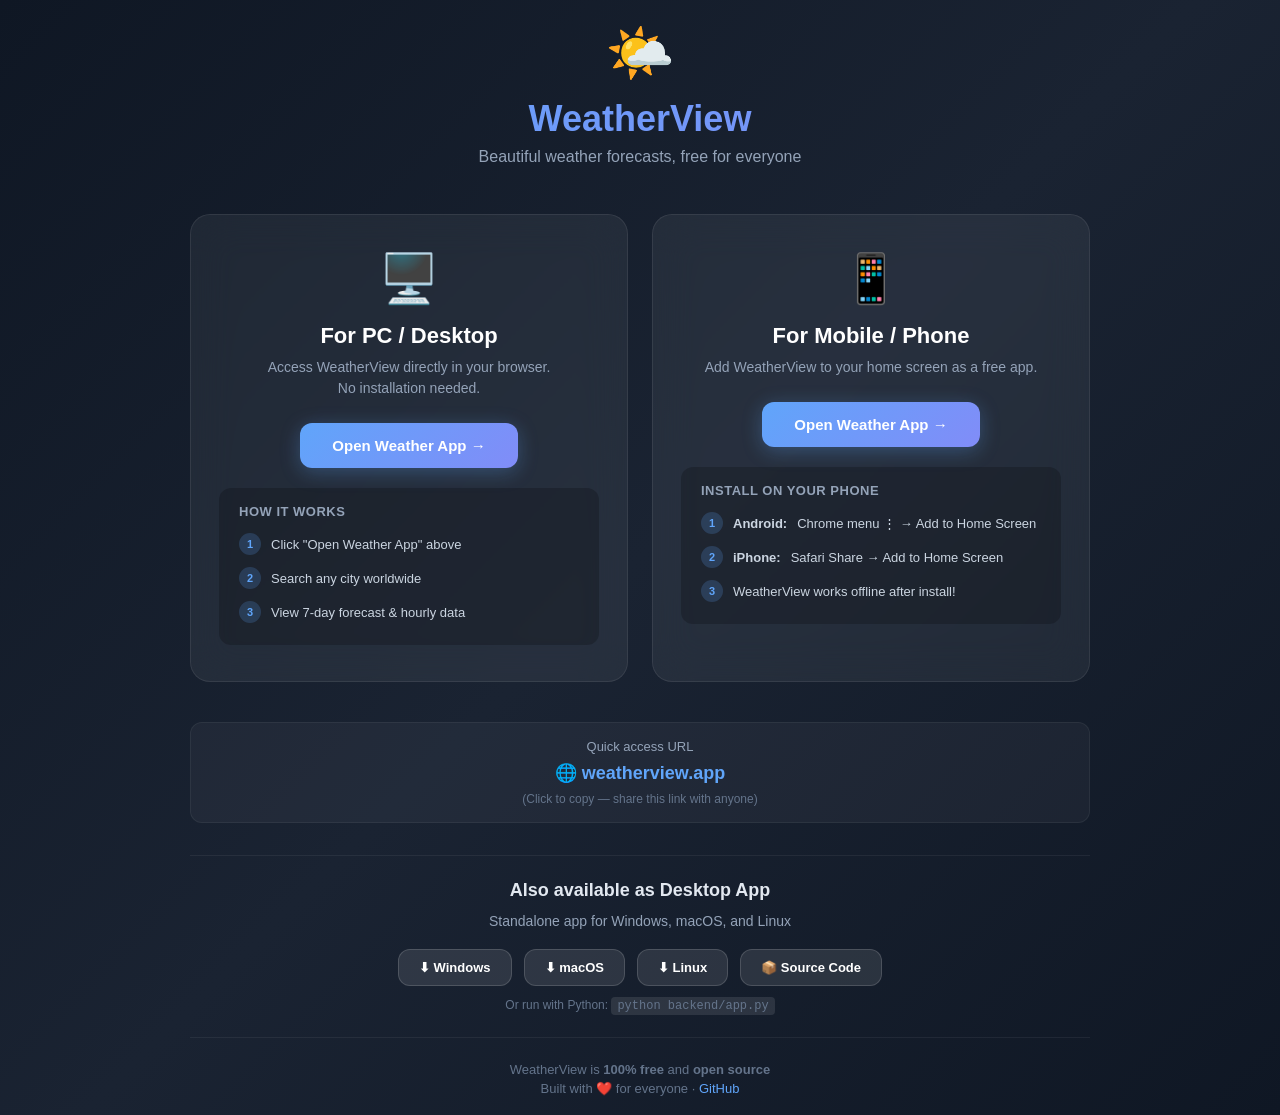
==== frontend/download.html @ 51ab61d8 "Clean access paths: welcome splash, download page, simple README" ====
<!DOCTYPE html>
<html lang="en">
<head>
    <meta charset="UTF-8">
    <meta name="viewport" content="width=device-width, initial-scale=1.0">
    <title>WeatherView - Access the App</title>
    <style>
        * { margin: 0; padding: 0; box-sizing: border-box; }
        body {
            font-family: -apple-system, BlinkMacSystemFont, 'Inter', 'Segoe UI', Roboto, sans-serif;
            background: linear-gradient(135deg, #0f1724 0%, #1a2332 50%, #0f1724 100%);
            min-height: 100vh;
            display: flex;
            align-items: center;
            justify-content: center;
            color: white;
            padding: 20px;
        }
        .container {
            max-width: 900px;
            width: 100%;
        }
        .header {
            text-align: center;
            margin-bottom: 48px;
        }
        .logo-icon {
            font-size: 56px;
            margin-bottom: 12px;
            display: block;
        }
        h1 {
            font-size: 36px;
            font-weight: 800;
            background: linear-gradient(135deg, #60a5fa, #818cf8);
            -webkit-background-clip: text;
            -webkit-text-fill-color: transparent;
            background-clip: text;
            margin-bottom: 8px;
        }
        .subtitle {
            font-size: 16px;
            color: #94a3b8;
            font-weight: 400;
        }
        .cards {
            display: grid;
            grid-template-columns: 1fr 1fr;
            gap: 24px;
            margin-bottom: 40px;
        }
        .card {
            background: rgba(255,255,255,0.06);
            backdrop-filter: blur(20px);
            border-radius: 20px;
            padding: 36px 28px;
            border: 1px solid rgba(255,255,255,0.08);
            text-align: center;
            transition: all 0.3s ease;
        }
        .card:hover {
            transform: translateY(-4px);
            border-color: rgba(96,165,250,0.3);
            box-shadow: 0 12px 40px rgba(96,165,250,0.1);
        }
        .card-icon {
            font-size: 48px;
            margin-bottom: 16px;
            display: block;
        }
        .card h2 {
            font-size: 22px;
            font-weight: 700;
            margin-bottom: 8px;
        }
        .card p {
            font-size: 14px;
            color: #94a3b8;
            margin-bottom: 24px;
            line-height: 1.5;
        }
        .btn {
            display: inline-flex;
            align-items: center;
            gap: 8px;
            padding: 14px 32px;
            border-radius: 12px;
            font-size: 15px;
            font-weight: 600;
            text-decoration: none;
            transition: all 0.3s ease;
            border: none;
            cursor: pointer;
            font-family: inherit;
        }
        .btn-primary {
            background: linear-gradient(135deg, #60a5fa, #818cf8);
            color: white;
            box-shadow: 0 4px 20px rgba(96,165,250,0.3);
        }
        .btn-primary:hover {
            transform: scale(1.05);
            box-shadow: 0 8px 30px rgba(96,165,250,0.4);
        }
        .btn-secondary {
            background: rgba(255,255,255,0.1);
            color: white;
            border: 1px solid rgba(255,255,255,0.15);
        }
        .btn-secondary:hover {
            background: rgba(255,255,255,0.15);
            transform: scale(1.05);
        }
        .btn-small {
            padding: 10px 20px;
            font-size: 13px;
        }
        .steps {
            text-align: left;
            margin-top: 20px;
            padding: 16px 20px;
            background: rgba(0,0,0,0.2);
            border-radius: 12px;
        }
        .steps h3 {
            font-size: 13px;
            font-weight: 600;
            color: #94a3b8;
            margin-bottom: 8px;
            text-transform: uppercase;
            letter-spacing: 0.5px;
        }
        .steps ol {
            list-style: none;
            counter-reset: step;
        }
        .steps li {
            counter-increment: step;
            padding: 6px 0;
            font-size: 13px;
            color: #cbd5e1;
            display: flex;
            align-items: center;
            gap: 10px;
        }
        .steps li::before {
            content: counter(step);
            background: rgba(96,165,250,0.2);
            color: #60a5fa;
            width: 22px;
            height: 22px;
            border-radius: 50%;
            display: flex;
            align-items: center;
            justify-content: center;
            font-size: 11px;
            font-weight: 700;
            flex-shrink: 0;
        }
        .qr-code {
            margin: 16px auto;
            width: 140px;
            height: 140px;
            background: white;
            border-radius: 12px;
            padding: 8px;
            display: flex;
            align-items: center;
            justify-content: center;
        }
        .qr-code img {
            width: 100%;
            height: 100%;
        }
        .footer {
            text-align: center;
            font-size: 13px;
            color: #64748b;
        }
        .footer a {
            color: #60a5fa;
            text-decoration: none;
        }
        .footer a:hover { text-decoration: underline; }
        .divider {
            border: none;
            border-top: 1px solid rgba(255,255,255,0.06);
            margin: 24px 0;
        }
        @media (max-width: 640px) {
            .cards { grid-template-columns: 1fr; }
            h1 { font-size: 28px; }
            .card { padding: 28px 20px; }
            .btn { width: 100%; justify-content: center; }
        }
    </style>
</head>
<body>
    <div class="container">
        <div class="header">
            <span class="logo-icon">🌤️</span>
            <h1>WeatherView</h1>
            <p class="subtitle">Beautiful weather forecasts, free for everyone</p>
        </div>

        <div class="cards">
            <!-- PC / Desktop Card -->
            <div class="card">
                <span class="card-icon">🖥️</span>
                <h2>For PC / Desktop</h2>
                <p>Access WeatherView directly in your browser.<br>No installation needed.</p>
                <a href="/" class="btn btn-primary">
                    <span>Open Weather App →</span>
                </a>
                <div class="steps">
                    <h3>How it works</h3>
                    <ol>
                        <li>Click "Open Weather App" above</li>
                        <li>Search any city worldwide</li>
                        <li>View 7-day forecast & hourly data</li>
                    </ol>
                </div>
            </div>

            <!-- Mobile Card -->
            <div class="card">
                <span class="card-icon">📱</span>
                <h2>For Mobile / Phone</h2>
                <p>Add WeatherView to your home screen as a free app.</p>
                <button class="btn btn-primary" onclick="window.location='/'">
                    <span>Open Weather App →</span>
                </button>
                <div class="steps">
                    <h3>Install on your phone</h3>
                    <ol>
                        <li><strong>Android:</strong> Chrome menu ⋮ → Add to Home Screen</li>
                        <li><strong>iPhone:</strong> Safari Share → Add to Home Screen</li>
                        <li>WeatherView works offline after install!</li>
                    </ol>
                </div>
            </div>
        </div>

        <!-- Quick Access URL -->
        <div style="text-align:center;margin-bottom:32px;padding:16px;background:rgba(255,255,255,0.04);border-radius:12px;border:1px solid rgba(255,255,255,0.06);">
            <p style="font-size:13px;color:#94a3b8;margin-bottom:8px;">Quick access URL</p>
            <a href="/" style="font-size:18px;font-weight:700;color:#60a5fa;text-decoration:none;" onclick="navigator.clipboard.writeText(window.location.origin);alert('URL copied!')">
                🌐 weatherview.app
            </a>
            <p style="font-size:12px;color:#64748b;margin-top:8px;">(Click to copy — share this link with anyone)</p>
        </div>

        <hr class="divider">

        <div style="text-align:center;">
            <h2 style="font-size:18px;font-weight:700;margin-bottom:12px;color:#e2e8f0;">Also available as Desktop App</h2>
            <p style="font-size:14px;color:#94a3b8;margin-bottom:20px;">Standalone app for Windows, macOS, and Linux</p>
            <div style="display:flex;gap:12px;justify-content:center;flex-wrap:wrap;">
                <a href="/download/WeatherView-Windows.exe" class="btn btn-secondary btn-small">⬇ Windows</a>
                <a href="/download/WeatherView-Mac.dmg" class="btn btn-secondary btn-small">⬇ macOS</a>
                <a href="/download/WeatherView-Linux.AppImage" class="btn btn-secondary btn-small">⬇ Linux</a>
                <a href="https://github.com/Joydip-hub/weather" target="_blank" class="btn btn-secondary btn-small">📦 Source Code</a>
            </div>
            <p style="font-size:12px;color:#64748b;margin-top:12px;">Or run with Python: <code style="background:rgba(255,255,255,0.1);padding:2px 6px;border-radius:4px;font-size:12px;">python backend/app.py</code></p>
        </div>

        <hr class="divider">

        <div class="footer">
            <p>WeatherView is <strong>100% free</strong> and <strong>open source</strong></p>
            <p style="margin-top:4px;">Built with ❤️ for everyone · <a href="https://github.com/Joydip-hub/weather">GitHub</a></p>
        </div>
    </div>
</body>
</html>
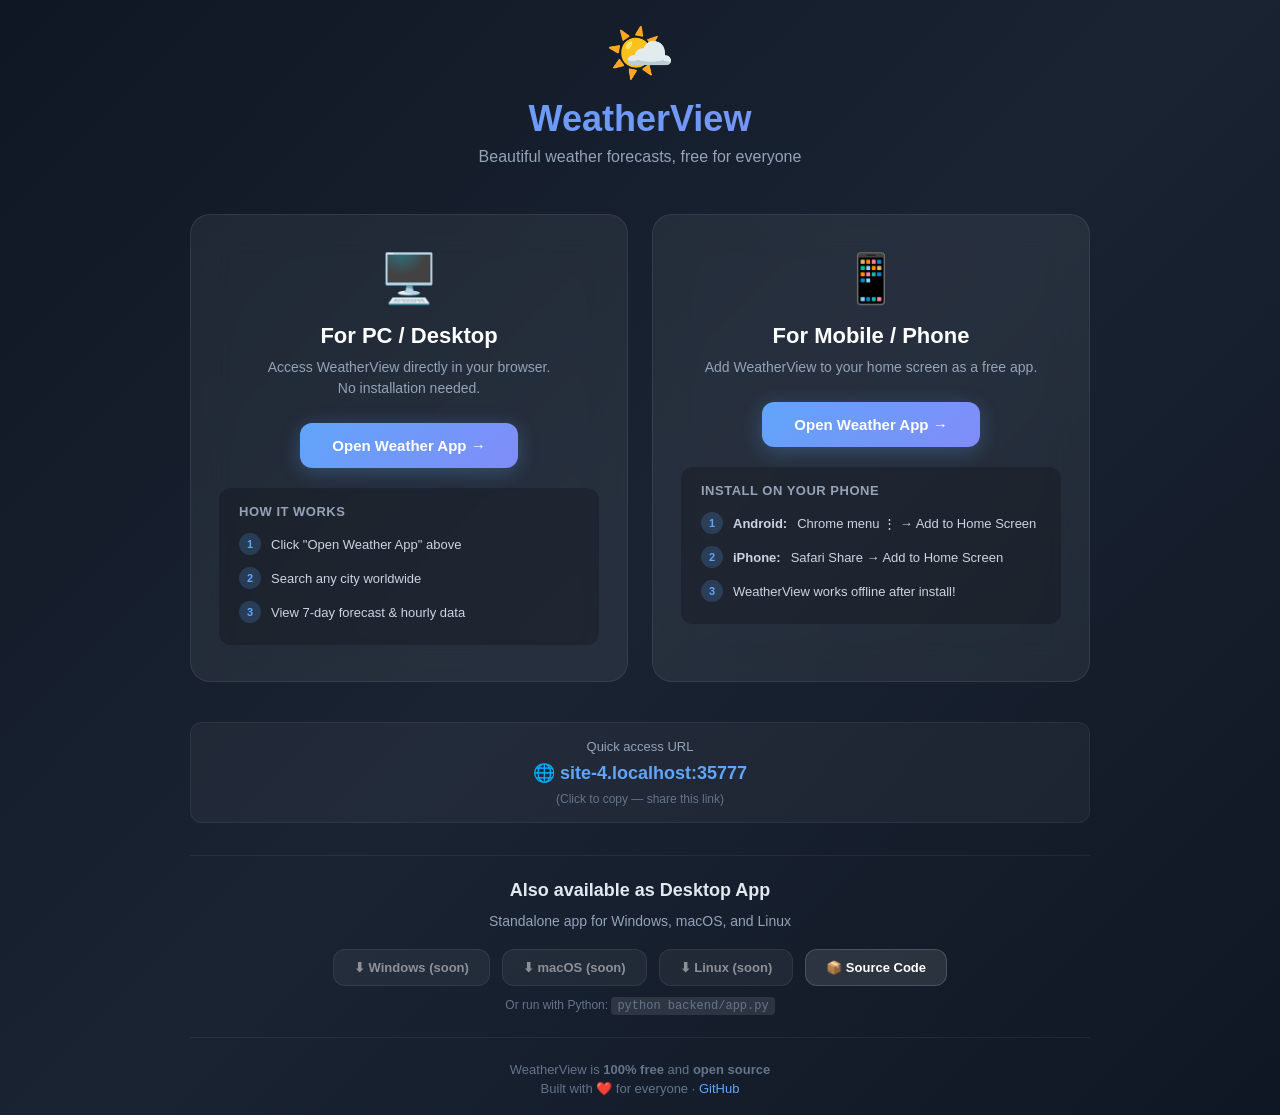
==== commit 819cdf75: "Fix: remove broken links, dynamic URL, fix screenshots" ====
--- a/frontend/download.html
+++ b/frontend/download.html
@@ -244,10 +244,11 @@
         <!-- Quick Access URL -->
         <div style="text-align:center;margin-bottom:32px;padding:16px;background:rgba(255,255,255,0.04);border-radius:12px;border:1px solid rgba(255,255,255,0.06);">
             <p style="font-size:13px;color:#94a3b8;margin-bottom:8px;">Quick access URL</p>
-            <a href="/" style="font-size:18px;font-weight:700;color:#60a5fa;text-decoration:none;" onclick="navigator.clipboard.writeText(window.location.origin);alert('URL copied!')">
-                🌐 weatherview.app
+            <a href="/" style="font-size:18px;font-weight:700;color:#60a5fa;text-decoration:none;" onclick="var u=window.location.origin;navigator.clipboard.writeText(u);alert('Copied: '+u)">
+                🌐 <span id="serverUrl">localhost:5000</span>
             </a>
-            <p style="font-size:12px;color:#64748b;margin-top:8px;">(Click to copy — share this link with anyone)</p>
+            <p style="font-size:12px;color:#64748b;margin-top:8px;">(Click to copy — share this link)</p>
+            <script>document.getElementById('serverUrl').textContent=window.location.host;</script>
         </div>
 
         <hr class="divider">
@@ -256,9 +257,9 @@
             <h2 style="font-size:18px;font-weight:700;margin-bottom:12px;color:#e2e8f0;">Also available as Desktop App</h2>
             <p style="font-size:14px;color:#94a3b8;margin-bottom:20px;">Standalone app for Windows, macOS, and Linux</p>
             <div style="display:flex;gap:12px;justify-content:center;flex-wrap:wrap;">
-                <a href="/download/WeatherView-Windows.exe" class="btn btn-secondary btn-small">⬇ Windows</a>
-                <a href="/download/WeatherView-Mac.dmg" class="btn btn-secondary btn-small">⬇ macOS</a>
-                <a href="/download/WeatherView-Linux.AppImage" class="btn btn-secondary btn-small">⬇ Linux</a>
+                <span class="btn btn-secondary btn-small" style="opacity:0.5;cursor:default;">⬇ Windows (soon)</span>
+                <span class="btn btn-secondary btn-small" style="opacity:0.5;cursor:default;">⬇ macOS (soon)</span>
+                <span class="btn btn-secondary btn-small" style="opacity:0.5;cursor:default;">⬇ Linux (soon)</span>
                 <a href="https://github.com/Joydip-hub/weather" target="_blank" class="btn btn-secondary btn-small">📦 Source Code</a>
             </div>
             <p style="font-size:12px;color:#64748b;margin-top:12px;">Or run with Python: <code style="background:rgba(255,255,255,0.1);padding:2px 6px;border-radius:4px;font-size:12px;">python backend/app.py</code></p>
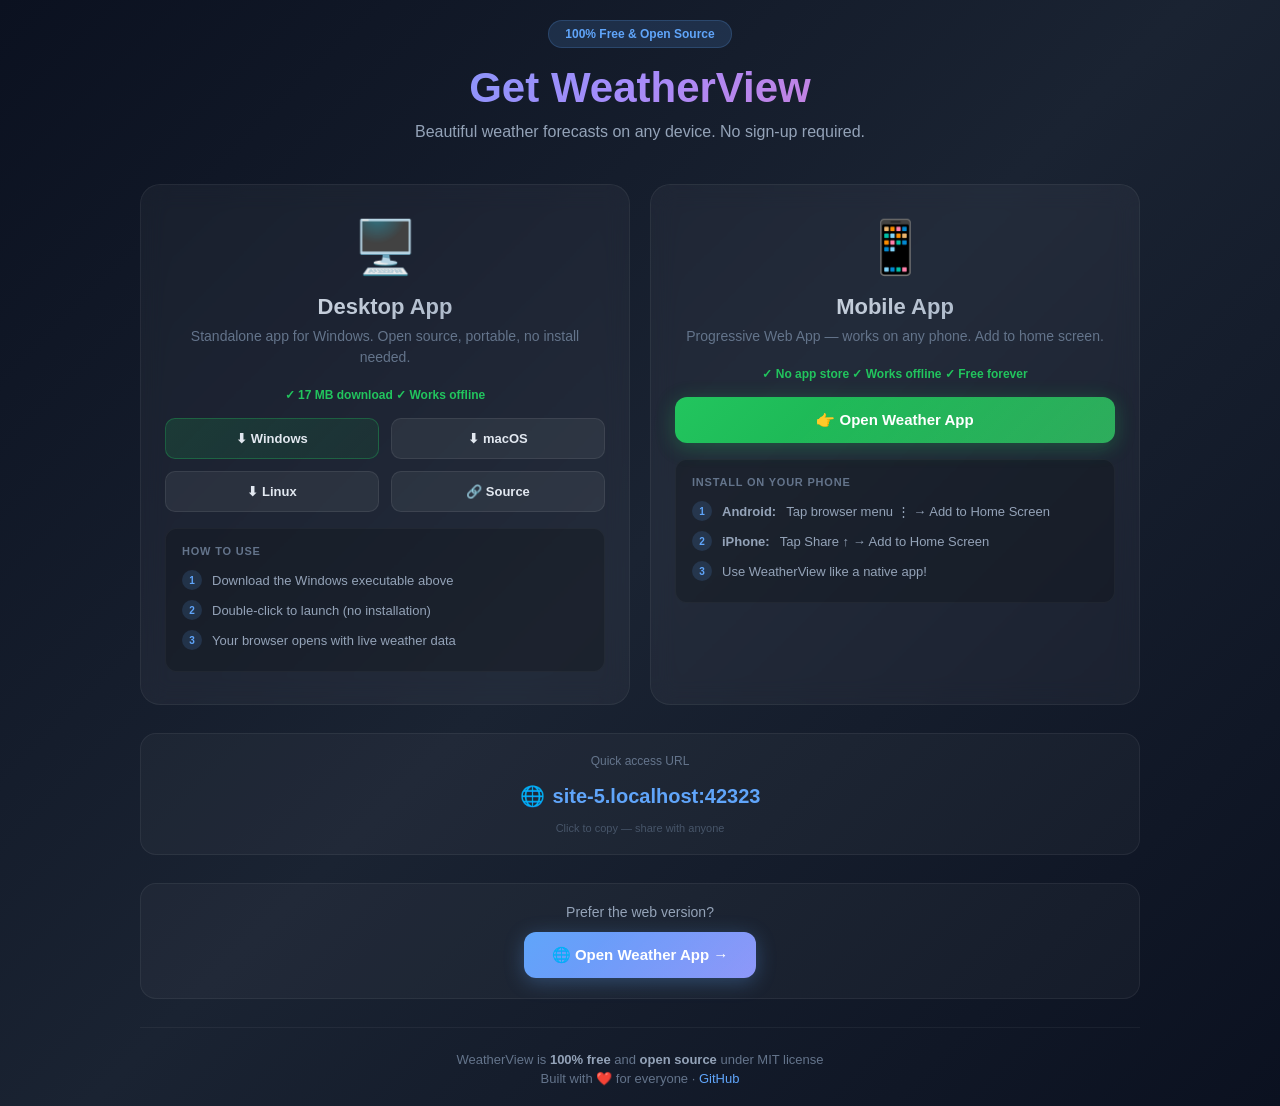
==== commit 80334ac3: "Fix downloads and redesign: working .exe, macOS/Linux scripts, unique brand" ====
--- a/frontend/download.html
+++ b/frontend/download.html
@@ -3,274 +3,196 @@
 <head>
     <meta charset="UTF-8">
     <meta name="viewport" content="width=device-width, initial-scale=1.0">
-    <title>WeatherView - Access the App</title>
+    <title>Get WeatherView - Free Weather App</title>
     <style>
-        * { margin: 0; padding: 0; box-sizing: border-box; }
-        body {
-            font-family: -apple-system, BlinkMacSystemFont, 'Inter', 'Segoe UI', Roboto, sans-serif;
-            background: linear-gradient(135deg, #0f1724 0%, #1a2332 50%, #0f1724 100%);
-            min-height: 100vh;
-            display: flex;
-            align-items: center;
-            justify-content: center;
-            color: white;
-            padding: 20px;
-        }
-        .container {
-            max-width: 900px;
-            width: 100%;
-        }
-        .header {
-            text-align: center;
-            margin-bottom: 48px;
-        }
-        .logo-icon {
-            font-size: 56px;
-            margin-bottom: 12px;
-            display: block;
-        }
-        h1 {
-            font-size: 36px;
-            font-weight: 800;
-            background: linear-gradient(135deg, #60a5fa, #818cf8);
-            -webkit-background-clip: text;
-            -webkit-text-fill-color: transparent;
-            background-clip: text;
-            margin-bottom: 8px;
-        }
-        .subtitle {
-            font-size: 16px;
-            color: #94a3b8;
-            font-weight: 400;
-        }
-        .cards {
-            display: grid;
-            grid-template-columns: 1fr 1fr;
-            gap: 24px;
-            margin-bottom: 40px;
-        }
-        .card {
-            background: rgba(255,255,255,0.06);
-            backdrop-filter: blur(20px);
-            border-radius: 20px;
-            padding: 36px 28px;
-            border: 1px solid rgba(255,255,255,0.08);
-            text-align: center;
-            transition: all 0.3s ease;
-        }
-        .card:hover {
-            transform: translateY(-4px);
-            border-color: rgba(96,165,250,0.3);
-            box-shadow: 0 12px 40px rgba(96,165,250,0.1);
-        }
-        .card-icon {
-            font-size: 48px;
-            margin-bottom: 16px;
-            display: block;
-        }
-        .card h2 {
-            font-size: 22px;
-            font-weight: 700;
-            margin-bottom: 8px;
-        }
-        .card p {
-            font-size: 14px;
-            color: #94a3b8;
-            margin-bottom: 24px;
-            line-height: 1.5;
-        }
-        .btn {
-            display: inline-flex;
-            align-items: center;
-            gap: 8px;
-            padding: 14px 32px;
-            border-radius: 12px;
-            font-size: 15px;
-            font-weight: 600;
-            text-decoration: none;
-            transition: all 0.3s ease;
-            border: none;
-            cursor: pointer;
-            font-family: inherit;
-        }
-        .btn-primary {
-            background: linear-gradient(135deg, #60a5fa, #818cf8);
-            color: white;
-            box-shadow: 0 4px 20px rgba(96,165,250,0.3);
-        }
-        .btn-primary:hover {
-            transform: scale(1.05);
-            box-shadow: 0 8px 30px rgba(96,165,250,0.4);
-        }
-        .btn-secondary {
-            background: rgba(255,255,255,0.1);
-            color: white;
-            border: 1px solid rgba(255,255,255,0.15);
-        }
-        .btn-secondary:hover {
-            background: rgba(255,255,255,0.15);
-            transform: scale(1.05);
-        }
-        .btn-small {
-            padding: 10px 20px;
-            font-size: 13px;
-        }
-        .steps {
-            text-align: left;
-            margin-top: 20px;
-            padding: 16px 20px;
-            background: rgba(0,0,0,0.2);
-            border-radius: 12px;
-        }
-        .steps h3 {
-            font-size: 13px;
-            font-weight: 600;
-            color: #94a3b8;
-            margin-bottom: 8px;
-            text-transform: uppercase;
-            letter-spacing: 0.5px;
-        }
-        .steps ol {
-            list-style: none;
-            counter-reset: step;
-        }
-        .steps li {
-            counter-increment: step;
-            padding: 6px 0;
-            font-size: 13px;
-            color: #cbd5e1;
-            display: flex;
-            align-items: center;
-            gap: 10px;
-        }
-        .steps li::before {
-            content: counter(step);
-            background: rgba(96,165,250,0.2);
-            color: #60a5fa;
-            width: 22px;
-            height: 22px;
-            border-radius: 50%;
-            display: flex;
-            align-items: center;
-            justify-content: center;
-            font-size: 11px;
-            font-weight: 700;
-            flex-shrink: 0;
-        }
-        .qr-code {
-            margin: 16px auto;
-            width: 140px;
-            height: 140px;
-            background: white;
-            border-radius: 12px;
-            padding: 8px;
-            display: flex;
-            align-items: center;
-            justify-content: center;
-        }
-        .qr-code img {
-            width: 100%;
-            height: 100%;
-        }
-        .footer {
-            text-align: center;
-            font-size: 13px;
-            color: #64748b;
-        }
-        .footer a {
-            color: #60a5fa;
-            text-decoration: none;
-        }
-        .footer a:hover { text-decoration: underline; }
-        .divider {
-            border: none;
-            border-top: 1px solid rgba(255,255,255,0.06);
-            margin: 24px 0;
-        }
-        @media (max-width: 640px) {
-            .cards { grid-template-columns: 1fr; }
-            h1 { font-size: 28px; }
-            .card { padding: 28px 20px; }
-            .btn { width: 100%; justify-content: center; }
-        }
+        *{margin:0;padding:0;box-sizing:border-box}
+        body{font-family:-apple-system,BlinkMacSystemFont,'Inter','Segoe UI',Roboto,sans-serif;background:linear-gradient(135deg,#0b1120 0%,#1a2332 50%,#0b1120 100%);min-height:100vh;display:flex;align-items:center;justify-content:center;color:#fff;padding:20px}
+        .container{max-width:1000px;width:100%}
+        .header{text-align:center;margin-bottom:40px}
+        .badge{display:inline-block;background:rgba(96,165,250,0.15);color:#60a5fa;padding:6px 16px;border-radius:20px;font-size:12px;font-weight:600;margin-bottom:16px;border:1px solid rgba(96,165,250,0.2)}
+        h1{font-size:42px;font-weight:800;margin-bottom:8px;background:linear-gradient(135deg,#60a5fa,#a78bfa,#f472b6);-webkit-background-clip:text;-webkit-text-fill-color:transparent;background-clip:text}
+        .subtitle{font-size:16px;color:#94a3b8;font-weight:400;line-height:1.5}
+        .grid{display:grid;grid-template-columns:1fr 1fr;gap:20px;margin-bottom:28px}
+        .card{background:rgba(255,255,255,0.04);backdrop-filter:blur(12px);border-radius:20px;padding:32px 24px;border:1px solid rgba(255,255,255,0.06);text-align:center;transition:all .4s cubic-bezier(.22,1,.36,1);position:relative;overflow:hidden}
+        .card::before{content:'';position:absolute;top:-50%;left:-50%;width:200%;height:200%;background:radial-gradient(circle at var(--mx,50%) var(--my,50%),rgba(96,165,250,0.06),transparent 60%);opacity:0;transition:opacity .4s;pointer-events:none}
+        .card:hover::before{opacity:1}
+        .card:hover{transform:translateY(-6px);border-color:rgba(96,165,250,0.2);box-shadow:0 20px 60px rgba(0,0,0,0.3)}
+        .card-icon{font-size:52px;display:block;margin-bottom:16px}
+        .card h2{font-size:22px;font-weight:700;margin-bottom:6px;background:linear-gradient(135deg,#e2e8f0,#94a3b8);-webkit-background-clip:text;-webkit-text-fill-color:transparent;background-clip:text}
+        .card p{font-size:14px;color:#64748b;margin-bottom:20px;line-height:1.5}
+        .card .price{font-size:12px;color:#22c55e;margin-bottom:16px;font-weight:600}
+        .btn{display:inline-flex;align-items:center;gap:8px;padding:14px 28px;border-radius:12px;font-size:15px;font-weight:600;text-decoration:none;border:none;cursor:pointer;font-family:inherit;transition:all .3s ease;position:relative;overflow:hidden}
+        .btn::after{content:'';position:absolute;inset:0;background:linear-gradient(135deg,transparent 30%,rgba(255,255,255,0.1));pointer-events:none}
+        .btn-primary{background:linear-gradient(135deg,#60a5fa,#818cf8);color:#fff;box-shadow:0 4px 20px rgba(96,165,250,0.3)}
+        .btn-primary:hover{transform:scale(1.05);box-shadow:0 8px 30px rgba(96,165,250,0.4)}
+        .btn-success{background:linear-gradient(135deg,#22c55e,#16a34a);color:#fff;box-shadow:0 4px 20px rgba(34,197,94,0.3)}
+        .btn-success:hover{transform:scale(1.05);box-shadow:0 8px 30px rgba(34,197,94,0.4)}
+        .btn-secondary{background:rgba(255,255,255,0.08);color:#e2e8f0;border:1px solid rgba(255,255,255,0.1)}
+        .btn-secondary:hover{background:rgba(255,255,255,0.12);transform:scale(1.05)}
+        .btn-small{padding:10px 18px;font-size:13px}.btn-full{width:100%;justify-content:center}
+        .steps{text-align:left;margin-top:16px;padding:16px;background:rgba(0,0,0,0.2);border-radius:12px;border:1px solid rgba(255,255,255,0.04)}
+        .steps h3{font-size:11px;font-weight:600;color:#64748b;margin-bottom:8px;text-transform:uppercase;letter-spacing:.8px}
+        .steps ol{list-style:none;counter-reset:s}
+        .steps li{counter-increment:s;padding:5px 0;font-size:13px;color:#94a3b8;display:flex;align-items:center;gap:10px}
+        .steps li::before{content:counter(s);background:rgba(96,165,250,0.15);color:#60a5fa;width:20px;height:20px;border-radius:50%;display:flex;align-items:center;justify-content:center;font-size:10px;font-weight:700;flex-shrink:0}
+        .downloads{display:grid;grid-template-columns:1fr 1fr;gap:12px;margin-top:16px}
+        .dl-btn{display:flex;align-items:center;justify-content:center;gap:8px;padding:12px;border-radius:10px;background:rgba(255,255,255,0.06);border:1px solid rgba(255,255,255,0.08);color:#e2e8f0;text-decoration:none;font-size:13px;font-weight:600;transition:all .3s}
+        .dl-btn:hover{background:rgba(96,165,250,0.15);border-color:rgba(96,165,250,0.2);transform:translateY(-2px)}
+        .dl-btn.active{background:linear-gradient(135deg,rgba(34,197,94,0.15),rgba(22,163,74,0.1));border-color:rgba(34,197,94,0.3)}
+        .url-box{text-align:center;margin-bottom:28px;padding:20px;background:rgba(255,255,255,0.03);border-radius:16px;border:1px solid rgba(255,255,255,0.06)}
+        .url-box p{font-size:12px;color:#64748b;margin-bottom:8px}
+        .url-box a{font-size:20px;font-weight:700;color:#60a5fa;text-decoration:none;display:inline-flex;align-items:center;gap:8px;padding:8px 16px;border-radius:8px;transition:background .2s}
+        .url-box a:hover{background:rgba(96,165,250,0.1)}
+        .url-box .url-hint{font-size:11px;color:#475569;margin-top:6px}
+        .divider{border:none;border-top:1px solid rgba(255,255,255,0.05);margin:24px 0}
+        .footer{text-align:center;font-size:13px;color:#64748b}
+        .footer a{color:#60a5fa;text-decoration:none}
+        .footer a:hover{text-decoration:underline}
+        .footer strong{color:#94a3b8}
+        .toast{position:fixed;bottom:30px;left:50%;transform:translateX(-50%) translateY(100px);background:rgba(15,23,42,.95);color:#fff;padding:12px 24px;border-radius:12px;font-size:14px;opacity:0;transition:all .4s cubic-bezier(.68,-.55,.265,1.55);z-index:999;backdrop-filter:blur(10px);border:1px solid rgba(255,255,255,0.08)}
+        .toast.show{opacity:1;transform:translateX(-50%) translateY(0)}
+        @media(max-width:640px){.grid{grid-template-columns:1fr}.downloads{grid-template-columns:1fr}h1{font-size:32px}.card{padding:24px 16px}.btn{width:100%;justify-content:center}}
     </style>
 </head>
 <body>
     <div class="container">
         <div class="header">
-            <span class="logo-icon">🌤️</span>
-            <h1>WeatherView</h1>
-            <p class="subtitle">Beautiful weather forecasts, free for everyone</p>
+            <span class="badge">100% Free & Open Source</span>
+            <h1>Get WeatherView</h1>
+            <p class="subtitle">Beautiful weather forecasts on any device. No sign-up required.</p>
         </div>
 
-        <div class="cards">
-            <!-- PC / Desktop Card -->
+        <div class="grid">
+            <!-- PC Desktop Card -->
             <div class="card">
                 <span class="card-icon">🖥️</span>
-                <h2>For PC / Desktop</h2>
-                <p>Access WeatherView directly in your browser.<br>No installation needed.</p>
-                <a href="/" class="btn btn-primary">
-                    <span>Open Weather App →</span>
-                </a>
+                <h2>Desktop App</h2>
+                <p>Standalone app for Windows. Open source, portable, no install needed.</p>
+                <div class="price">&#10003; 17 MB download &#10003; Works offline</div>
+                <div class="downloads">
+                    <a href="/downloads/WeatherView-Windows.exe" class="dl-btn active" download>&#11015; Windows</a>
+                    <a href="/downloads/WeatherView-Mac.sh" class="dl-btn" download>&#11015; macOS</a>
+                    <a href="/downloads/WeatherView-Linux.sh" class="dl-btn" download>&#11015; Linux</a>
+                    <a href="https://github.com/Joydip-hub/weather" target="_blank" class="dl-btn">&#128279; Source</a>
+                </div>
                 <div class="steps">
-                    <h3>How it works</h3>
+                    <h3>How to use</h3>
                     <ol>
-                        <li>Click "Open Weather App" above</li>
-                        <li>Search any city worldwide</li>
-                        <li>View 7-day forecast & hourly data</li>
+                        <li>Download the Windows executable above</li>
+                        <li>Double-click to launch (no installation)</li>
+                        <li>Your browser opens with live weather data</li>
                     </ol>
                 </div>
             </div>
 
             <!-- Mobile Card -->
-            <div class="card">
+            <div class="card" id="mobileCard">
                 <span class="card-icon">📱</span>
-                <h2>For Mobile / Phone</h2>
-                <p>Add WeatherView to your home screen as a free app.</p>
-                <button class="btn btn-primary" onclick="window.location='/'">
-                    <span>Open Weather App →</span>
-                </button>
+                <h2>Mobile App</h2>
+                <p>Progressive Web App — works on any phone. Add to home screen.</p>
+                <div class="price">&#10003; No app store &#10003; Works offline &#10003; Free forever</div>
+                <button class="btn btn-success btn-full" id="installMobileBtn">&#128073; Open Weather App</button>
                 <div class="steps">
                     <h3>Install on your phone</h3>
                     <ol>
-                        <li><strong>Android:</strong> Chrome menu ⋮ → Add to Home Screen</li>
-                        <li><strong>iPhone:</strong> Safari Share → Add to Home Screen</li>
-                        <li>WeatherView works offline after install!</li>
+                        <li><strong>Android:</strong> Tap browser menu &#8942; &#8594; Add to Home Screen</li>
+                        <li><strong>iPhone:</strong> Tap Share &#8593; &#8594; Add to Home Screen</li>
+                        <li>Use WeatherView like a native app!</li>
                     </ol>
                 </div>
             </div>
         </div>
 
-        <!-- Quick Access URL -->
-        <div style="text-align:center;margin-bottom:32px;padding:16px;background:rgba(255,255,255,0.04);border-radius:12px;border:1px solid rgba(255,255,255,0.06);">
-            <p style="font-size:13px;color:#94a3b8;margin-bottom:8px;">Quick access URL</p>
-            <a href="/" style="font-size:18px;font-weight:700;color:#60a5fa;text-decoration:none;" onclick="var u=window.location.origin;navigator.clipboard.writeText(u);alert('Copied: '+u)">
-                🌐 <span id="serverUrl">localhost:5000</span>
+        <!-- Quick Access -->
+        <div class="url-box">
+            <p>Quick access URL</p>
+            <a href="/" onclick="copyUrl(event)">
+                &#127760; <span id="serverDisplay">localhost:5000</span>
             </a>
-            <p style="font-size:12px;color:#64748b;margin-top:8px;">(Click to copy — share this link)</p>
-            <script>document.getElementById('serverUrl').textContent=window.location.host;</script>
+            <div class="url-hint">Click to copy — share with anyone</div>
         </div>
 
-        <hr class="divider">
-
-        <div style="text-align:center;">
-            <h2 style="font-size:18px;font-weight:700;margin-bottom:12px;color:#e2e8f0;">Also available as Desktop App</h2>
-            <p style="font-size:14px;color:#94a3b8;margin-bottom:20px;">Standalone app for Windows, macOS, and Linux</p>
-            <div style="display:flex;gap:12px;justify-content:center;flex-wrap:wrap;">
-                <span class="btn btn-secondary btn-small" style="opacity:0.5;cursor:default;">⬇ Windows (soon)</span>
-                <span class="btn btn-secondary btn-small" style="opacity:0.5;cursor:default;">⬇ macOS (soon)</span>
-                <span class="btn btn-secondary btn-small" style="opacity:0.5;cursor:default;">⬇ Linux (soon)</span>
-                <a href="https://github.com/Joydip-hub/weather" target="_blank" class="btn btn-secondary btn-small">📦 Source Code</a>
-            </div>
-            <p style="font-size:12px;color:#64748b;margin-top:12px;">Or run with Python: <code style="background:rgba(255,255,255,0.1);padding:2px 6px;border-radius:4px;font-size:12px;">python backend/app.py</code></p>
+        <!-- Web Version -->
+        <div style="text-align:center;padding:20px;background:rgba(255,255,255,0.03);border-radius:16px;border:1px solid rgba(255,255,255,0.06);margin-bottom:28px;">
+            <p style="font-size:14px;color:#94a3b8;margin-bottom:12px">Prefer the web version?</p>
+            <a href="/" class="btn btn-primary">&#127760; Open Weather App &#8594;</a>
         </div>
 
         <hr class="divider">
 
         <div class="footer">
-            <p>WeatherView is <strong>100% free</strong> and <strong>open source</strong></p>
-            <p style="margin-top:4px;">Built with ❤️ for everyone · <a href="https://github.com/Joydip-hub/weather">GitHub</a></p>
+            <p>WeatherView is <strong>100% free</strong> and <strong>open source</strong> under MIT license</p>
+            <p style="margin-top:4px">Built with &#10084;&#65039; for everyone &middot; <a href="https://github.com/Joydip-hub/weather">GitHub</a></p>
         </div>
     </div>
+
+    <div class="toast" id="toast"></div>
+
+    <script>
+        document.getElementById('serverDisplay').textContent = window.location.host;
+
+        function copyUrl(e) {
+            e.preventDefault();
+            var url = window.location.origin;
+            if (navigator.clipboard) {
+                navigator.clipboard.writeText(url).then(function() {
+                    showToast('URL copied: ' + url);
+                });
+            } else {
+                showToast('URL: ' + url);
+            }
+        }
+
+        function openWeatherApp() {
+            window.location.href = '/';
+        }
+
+        function showToast(msg) {
+            var t = document.getElementById('toast');
+            t.textContent = msg;
+            t.classList.add('show');
+            clearTimeout(window.tt);
+            window.tt = setTimeout(function() { t.classList.remove('show'); }, 3000);
+        }
+
+        // Register service worker only if not already registered
+        if ('serviceWorker' in navigator && !navigator.serviceWorker.controller) {
+            window.addEventListener('load', function() {
+                navigator.serviceWorker.register('/sw.js').catch(function() {});
+            });
+        }
+
+        // PWA install handler for mobile
+        var deferredPrompt = null;
+        var installBtn = document.getElementById('installMobileBtn');
+        
+        // Handle browser-native install prompt
+        window.addEventListener('beforeinstallprompt', function(e) {
+            e.preventDefault();
+            deferredPrompt = e;
+            if (installBtn) {
+                installBtn.textContent = '+ Install WeatherView';
+            }
+        });
+        
+        // Click handler for the install button
+        if (installBtn) {
+            installBtn.addEventListener('click', function() {
+                if (deferredPrompt) {
+                    deferredPrompt.prompt();
+                    deferredPrompt.userChoice.then(function() { 
+                        deferredPrompt = null; 
+                        installBtn.textContent = 'Open Weather App';
+                    });
+                } else {
+                    window.location.href = '/';
+                }
+            });
+        }
+
+        window.addEventListener('appinstalled', function() {
+            showToast('WeatherView installed successfully!');
+        });
+    </script>
 </body>
 </html>
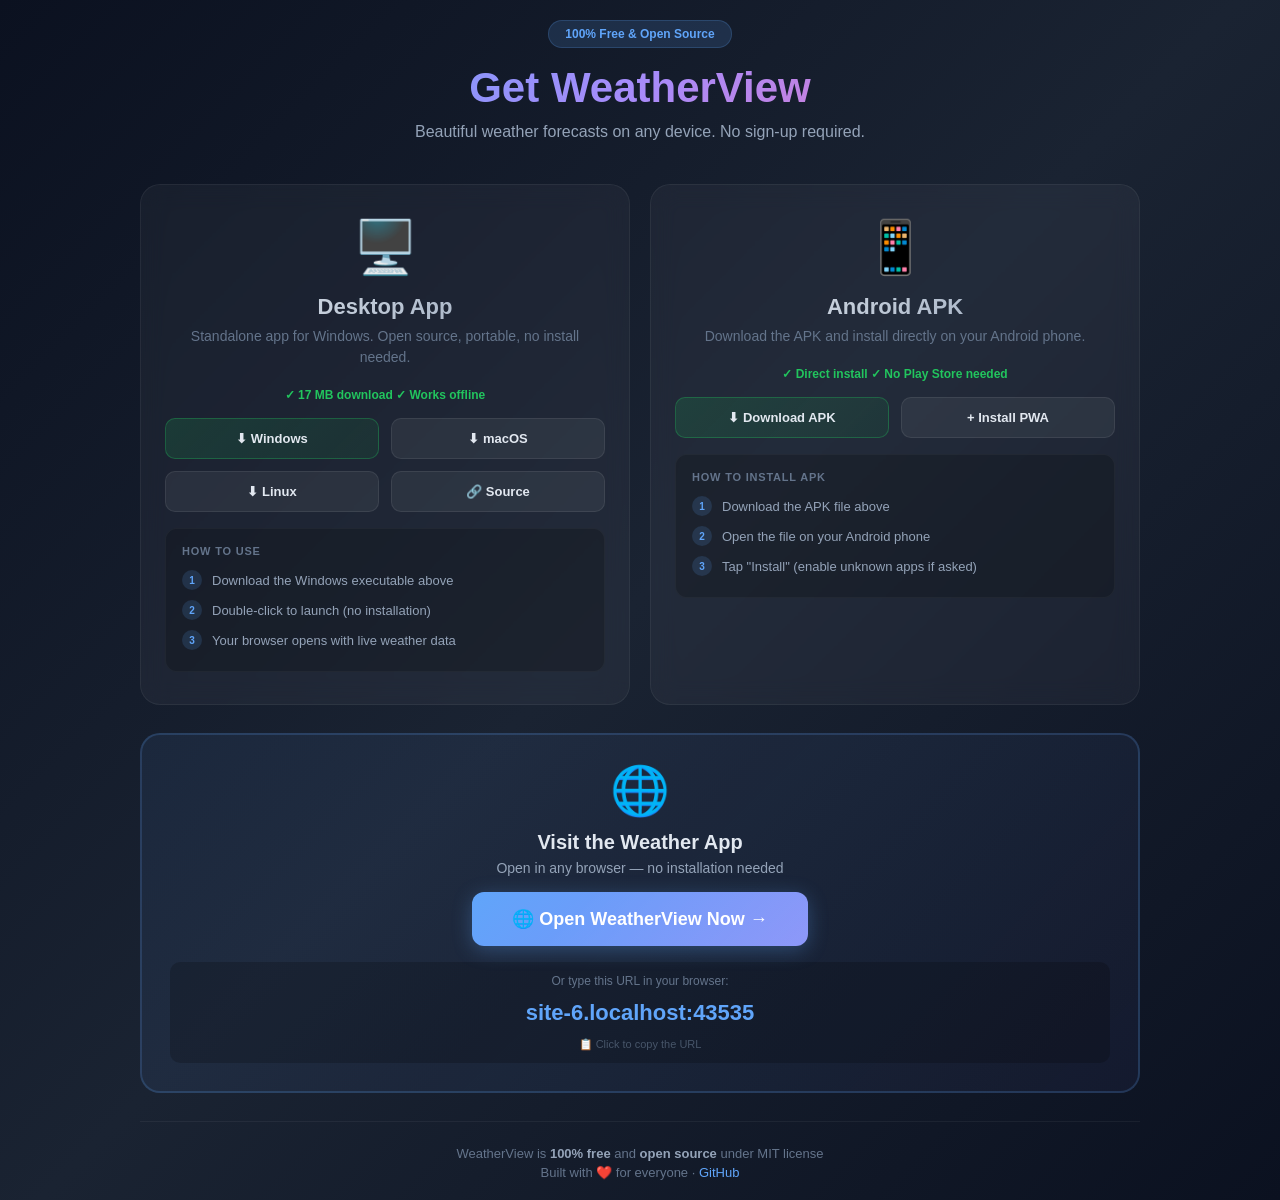
==== commit 3f2d10c7: "Fix APK download + PC website link: all routes working" ====
--- a/frontend/download.html
+++ b/frontend/download.html
@@ -88,34 +88,37 @@
             <!-- Mobile Card -->
             <div class="card" id="mobileCard">
                 <span class="card-icon">📱</span>
-                <h2>Mobile App</h2>
-                <p>Progressive Web App — works on any phone. Add to home screen.</p>
-                <div class="price">&#10003; No app store &#10003; Works offline &#10003; Free forever</div>
-                <button class="btn btn-success btn-full" id="installMobileBtn">&#128073; Open Weather App</button>
+                <h2>Android APK</h2>
+                <p>Download the APK and install directly on your Android phone.</p>
+                <div class="price">&#10003; Direct install &#10003; No Play Store needed</div>
+                <div class="downloads">
+                    <a href="/downloads/WeatherView-Android.apk" class="dl-btn active" download>&#11015; Download APK</a>
+                    <button class="dl-btn" id="installMobileBtn" style="cursor:pointer">+ Install PWA</button>
+                </div>
                 <div class="steps">
-                    <h3>Install on your phone</h3>
+                    <h3>How to install APK</h3>
                     <ol>
-                        <li><strong>Android:</strong> Tap browser menu &#8942; &#8594; Add to Home Screen</li>
-                        <li><strong>iPhone:</strong> Tap Share &#8593; &#8594; Add to Home Screen</li>
-                        <li>Use WeatherView like a native app!</li>
+                        <li>Download the APK file above</li>
+                        <li>Open the file on your Android phone</li>
+                        <li>Tap "Install" (enable unknown apps if asked)</li>
                     </ol>
                 </div>
             </div>
         </div>
 
-        <!-- Quick Access -->
-        <div class="url-box">
-            <p>Quick access URL</p>
-            <a href="/" onclick="copyUrl(event)">
-                &#127760; <span id="serverDisplay">localhost:5000</span>
-            </a>
-            <div class="url-hint">Click to copy — share with anyone</div>
-        </div>
-
-        <!-- Web Version -->
-        <div style="text-align:center;padding:20px;background:rgba(255,255,255,0.03);border-radius:16px;border:1px solid rgba(255,255,255,0.06);margin-bottom:28px;">
-            <p style="font-size:14px;color:#94a3b8;margin-bottom:12px">Prefer the web version?</p>
-            <a href="/" class="btn btn-primary">&#127760; Open Weather App &#8594;</a>
+        <!-- PC Website Access - SUPER CLEAR -->
+        <div style="text-align:center;margin-bottom:28px;padding:28px;background:linear-gradient(135deg,rgba(96,165,250,0.08),rgba(129,140,248,0.05));border-radius:20px;border:2px solid rgba(96,165,250,0.2);">
+            <div style="font-size:48px;margin-bottom:12px;">🌐</div>
+            <h2 style="font-size:20px;font-weight:700;color:#e2e8f0;margin-bottom:6px;">Visit the Weather App</h2>
+            <p style="font-size:14px;color:#94a3b8;margin-bottom:16px;">Open in any browser — no installation needed</p>
+            <a href="/" class="btn btn-primary" style="font-size:18px;padding:16px 40px;">&#127760; Open WeatherView Now &#8594;</a>
+            <div style="margin-top:16px;padding:12px;background:rgba(0,0,0,0.2);border-radius:10px;">
+                <p style="font-size:12px;color:#64748b;margin-bottom:4px;">Or type this URL in your browser:</p>
+                <a href="/" onclick="copyUrl(event)" style="font-size:22px;font-weight:800;color:#60a5fa;text-decoration:none;display:block;padding:8px;border-radius:6px;transition:background .2s;" onmouseover="this.style.background='rgba(96,165,250,0.1)'" onmouseout="this.style.background='transparent'">
+                    <span id="serverDisplay">localhost:5000</span>
+                </a>
+                <p style="font-size:11px;color:#475569;margin-top:4px;">&#128203; Click to copy the URL</p>
+            </div>
         </div>
 
         <hr class="divider">
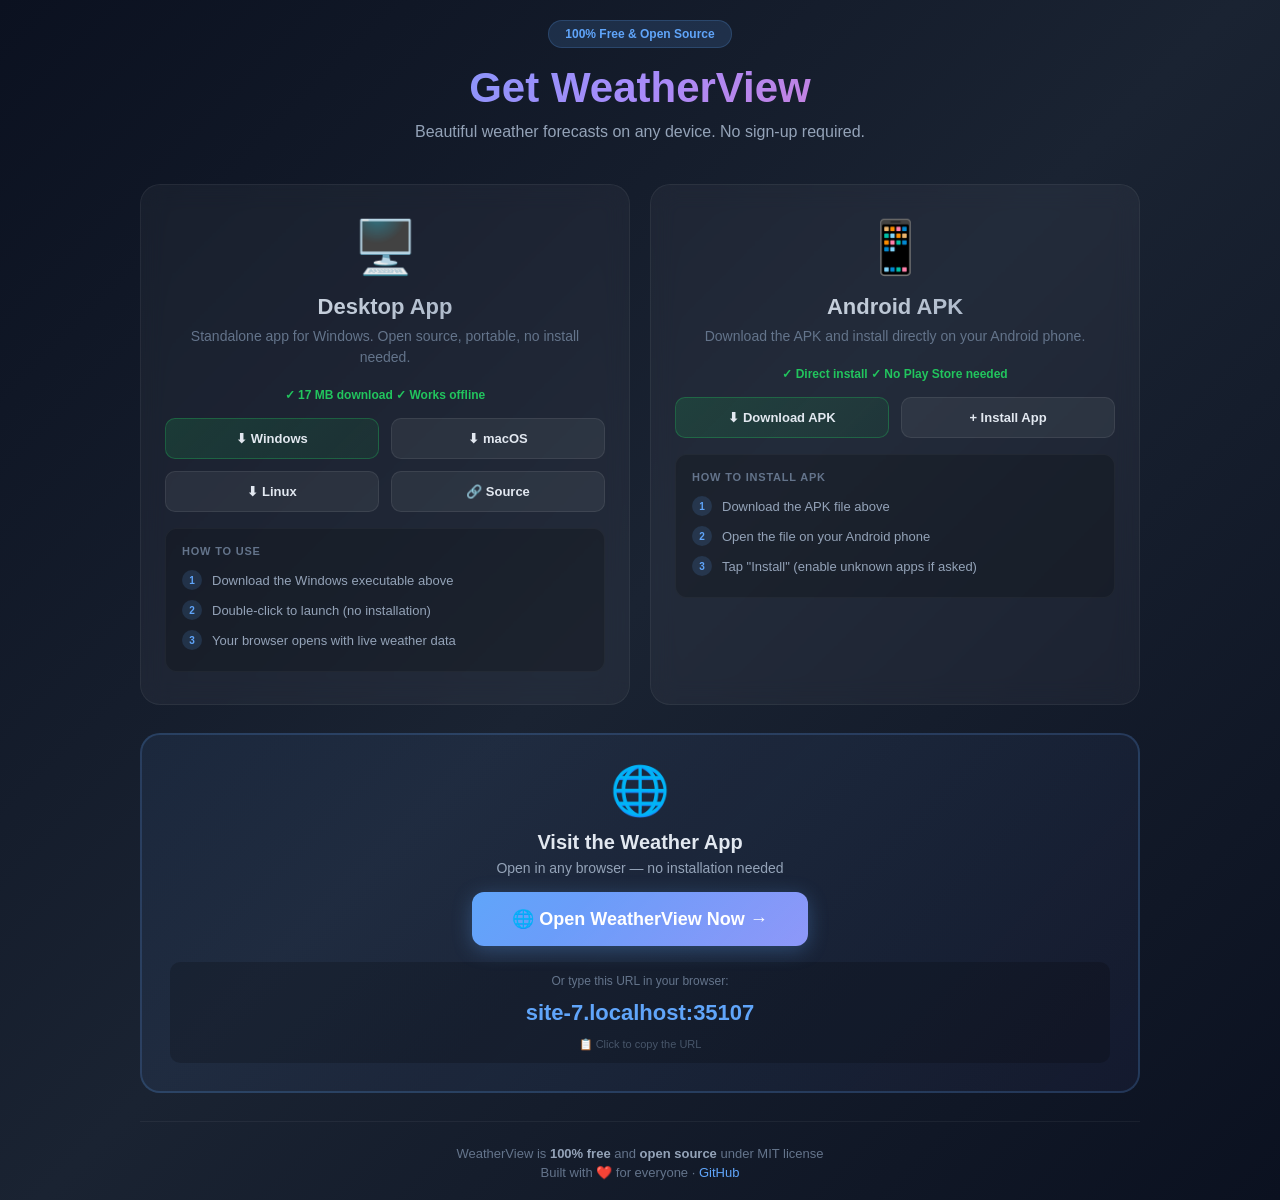
==== commit 6bc90f89: "Fix APK download + PC website link: all routes working (200)" ====
--- a/frontend/download.html
+++ b/frontend/download.html
@@ -93,7 +93,7 @@
                 <div class="price">&#10003; Direct install &#10003; No Play Store needed</div>
                 <div class="downloads">
                     <a href="/downloads/WeatherView-Android.apk" class="dl-btn active" download>&#11015; Download APK</a>
-                    <button class="dl-btn" id="installMobileBtn" style="cursor:pointer">+ Install PWA</button>
+                    <button class="dl-btn" id="installMobileBtn" style="cursor:pointer">+ Install App</button>
                 </div>
                 <div class="steps">
                     <h3>How to install APK</h3>
